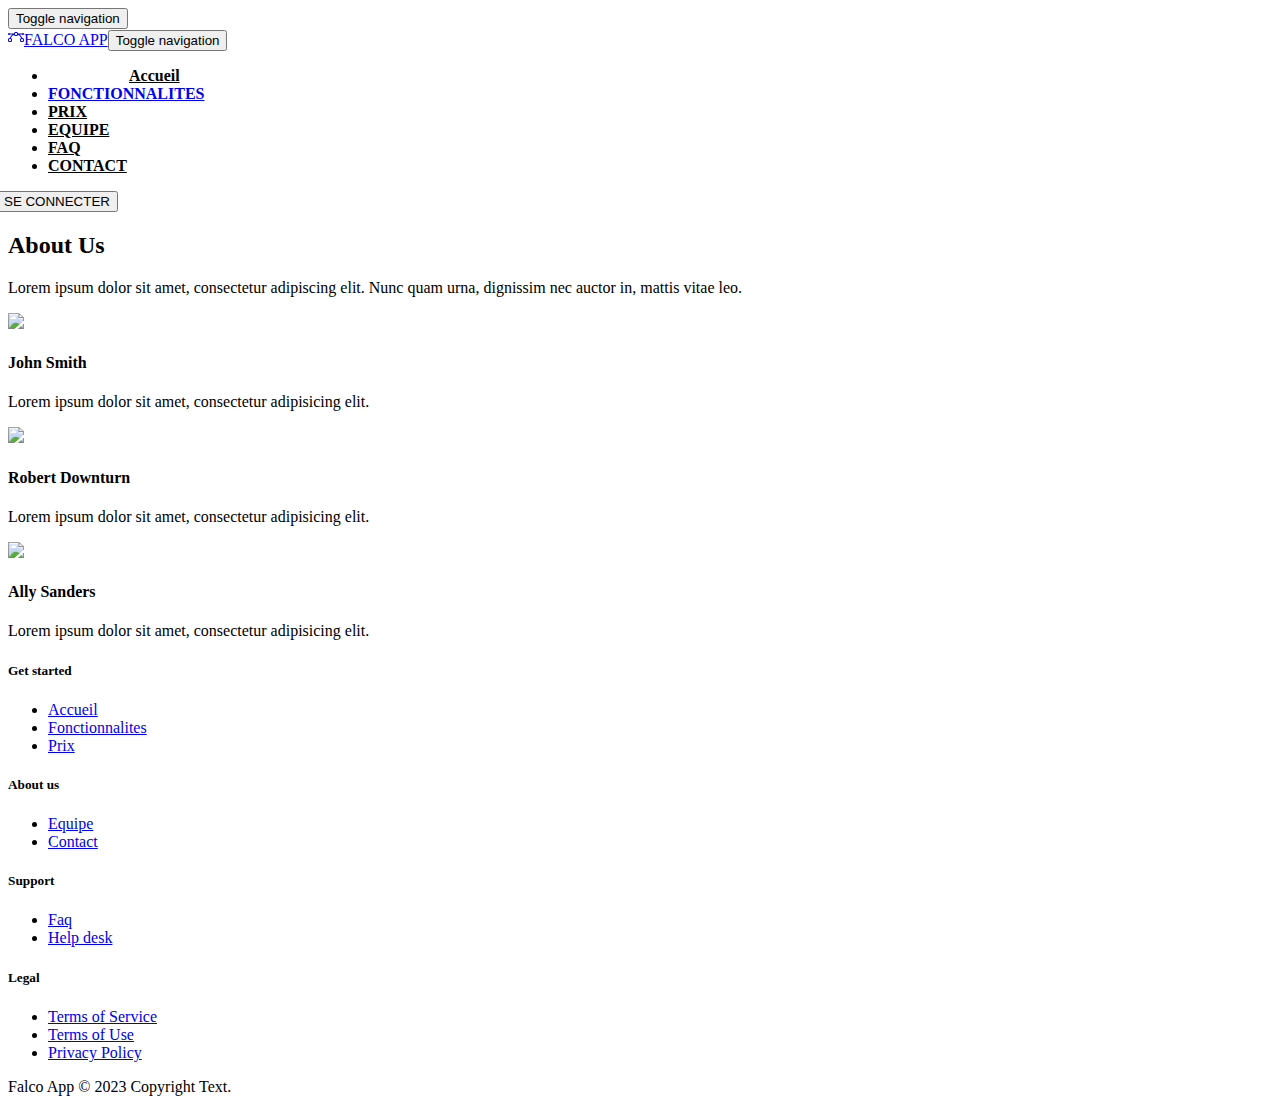
==== about-us.html @ 5d2f2d6b "first commit" ====
<!DOCTYPE html>
<html lang="en">

<head>
    <meta charset="utf-8">
    <meta name="viewport" content="width=device-width, initial-scale=1.0, shrink-to-fit=no">
    <title>About Us - Brand</title>
    <link rel="stylesheet" href="assets/bootstrap/css/bootstrap.min.css">
    <link rel="stylesheet" href="https://fonts.googleapis.com/css?family=Montserrat:400,400i,700,700i,600,600i&amp;display=swap">
    <link rel="stylesheet" href="assets/fonts/simple-line-icons.min.css">
    <link rel="stylesheet" href="assets/css/baguetteBox.min.css">
    <link rel="stylesheet" href="assets/css/Features-Image-icons.css">
    <link rel="stylesheet" href="assets/css/Features-Image-images.css">
    <link rel="stylesheet" href="assets/css/Pricing-Free-Paid-badges.css">
    <link rel="stylesheet" href="assets/css/vanilla-zoom.min.css">
</head>

<body>
    <nav class="navbar navbar-light navbar-expand-lg fixed-top bg-white clean-navbar">
        <div class="container"><button class="navbar-toggler" data-bs-toggle="collapse"><span class="visually-hidden">Toggle navigation</span><span class="navbar-toggler-icon"></span></button>
            <nav class="navbar navbar-light navbar-expand-md py-3">
                <div class="container"><a class="navbar-brand d-flex align-items-center" href="#"><span class="bs-icon-sm bs-icon-rounded bs-icon-primary d-flex justify-content-center align-items-center me-2 bs-icon"><svg xmlns="http://www.w3.org/2000/svg" width="1em" height="1em" fill="currentColor" viewBox="0 0 16 16" class="bi bi-bezier">
                                <path fill-rule="evenodd" d="M0 10.5A1.5 1.5 0 0 1 1.5 9h1A1.5 1.5 0 0 1 4 10.5v1A1.5 1.5 0 0 1 2.5 13h-1A1.5 1.5 0 0 1 0 11.5v-1zm1.5-.5a.5.5 0 0 0-.5.5v1a.5.5 0 0 0 .5.5h1a.5.5 0 0 0 .5-.5v-1a.5.5 0 0 0-.5-.5h-1zm10.5.5A1.5 1.5 0 0 1 13.5 9h1a1.5 1.5 0 0 1 1.5 1.5v1a1.5 1.5 0 0 1-1.5 1.5h-1a1.5 1.5 0 0 1-1.5-1.5v-1zm1.5-.5a.5.5 0 0 0-.5.5v1a.5.5 0 0 0 .5.5h1a.5.5 0 0 0 .5-.5v-1a.5.5 0 0 0-.5-.5h-1zM6 4.5A1.5 1.5 0 0 1 7.5 3h1A1.5 1.5 0 0 1 10 4.5v1A1.5 1.5 0 0 1 8.5 7h-1A1.5 1.5 0 0 1 6 5.5v-1zM7.5 4a.5.5 0 0 0-.5.5v1a.5.5 0 0 0 .5.5h1a.5.5 0 0 0 .5-.5v-1a.5.5 0 0 0-.5-.5h-1z"></path>
                                <path d="M6 4.5H1.866a1 1 0 1 0 0 1h2.668A6.517 6.517 0 0 0 1.814 9H2.5c.123 0 .244.015.358.043a5.517 5.517 0 0 1 3.185-3.185A1.503 1.503 0 0 1 6 5.5v-1zm3.957 1.358A1.5 1.5 0 0 0 10 5.5v-1h4.134a1 1 0 1 1 0 1h-2.668a6.517 6.517 0 0 1 2.72 3.5H13.5c-.123 0-.243.015-.358.043a5.517 5.517 0 0 0-3.185-3.185z"></path>
                            </svg></span><span>FALCO APP</span></a><button data-bs-toggle="collapse" class="navbar-toggler" data-bs-target="#navcol-3"><span class="visually-hidden">Toggle navigation</span><span class="navbar-toggler-icon"></span></button>
                    <div class="collapse navbar-collapse" id="navcol-3">
                        <ul class="navbar-nav mx-auto">
                            <li class="nav-item"><a class="nav-link active" href="#" style="margin-left: 81px;color: var(--bs-navbar-active-color);font-weight: bold;">Accueil</a></li>
                            <li class="nav-item"><a class="nav-link" href="#"><strong><span style="color: var(--bs-navbar-active-color);">FONCTIONNALITES</span></strong></a></li>
                            <li class="nav-item"><a class="nav-link" href="#" style="color: var(--bs-navbar-active-color);font-weight: bold;">PRIX</a></li>
                            <li class="nav-item"><a class="nav-link" href="#" style="color: var(--bs-navbar-active-color);font-weight: bold;">EQUIPE</a></li>
                            <li class="nav-item"><a class="nav-link" href="#" style="color: var(--bs-navbar-active-color);font-weight: bold;">FAQ</a></li>
                            <li class="nav-item"><a class="nav-link" href="#" style="color: var(--bs-navbar-active-color);font-weight: bold;">CONTACT</a></li>
                        </ul>
                    </div>
                </div>
            </nav><button class="btn btn-primary ms-auto" type="button" style="margin-left: -12px;">SE CONNECTER</button>
        </div>
    </nav>
    <main class="page">
        <section class="clean-block about-us">
            <div class="container">
                <div class="block-heading">
                    <h2 class="text-info">About Us</h2>
                    <p>Lorem ipsum dolor sit amet, consectetur adipiscing elit. Nunc quam urna, dignissim nec auctor in, mattis vitae leo.</p>
                </div>
                <div class="row justify-content-center">
                    <div class="col-sm-6 col-lg-4">
                        <div class="card text-center clean-card"><img class="card-img-top w-100 d-block" src="assets/img/avatars/avatar1.jpg">
                            <div class="card-body info">
                                <h4 class="card-title">John Smith</h4>
                                <p class="card-text">Lorem ipsum dolor sit amet, consectetur adipisicing elit.</p>
                                <div class="icons"><a href="#"><i class="icon-social-facebook"></i></a><a href="#"><i class="icon-social-instagram"></i></a><a href="#"><i class="icon-social-twitter"></i></a></div>
                            </div>
                        </div>
                    </div>
                    <div class="col-sm-6 col-lg-4">
                        <div class="card text-center clean-card"><img class="card-img-top w-100 d-block" src="assets/img/avatars/avatar2.jpg">
                            <div class="card-body info">
                                <h4 class="card-title">Robert Downturn</h4>
                                <p class="card-text">Lorem ipsum dolor sit amet, consectetur adipisicing elit.</p>
                                <div class="icons"><a href="#"><i class="icon-social-facebook"></i></a><a href="#"><i class="icon-social-instagram"></i></a><a href="#"><i class="icon-social-twitter"></i></a></div>
                            </div>
                        </div>
                    </div>
                    <div class="col-sm-6 col-lg-4">
                        <div class="card text-center clean-card"><img class="card-img-top w-100 d-block" src="assets/img/avatars/avatar3.jpg">
                            <div class="card-body info">
                                <h4 class="card-title">Ally Sanders</h4>
                                <p class="card-text">Lorem ipsum dolor sit amet, consectetur adipisicing elit.</p>
                                <div class="icons"><a href="#"><i class="icon-social-facebook"></i></a><a href="#"><i class="icon-social-instagram"></i></a><a href="#"><i class="icon-social-twitter"></i></a></div>
                            </div>
                        </div>
                    </div>
                </div>
            </div>
        </section>
    </main>
    <footer class="page-footer dark">
        <div class="container">
            <div class="row">
                <div class="col-sm-3">
                    <h5>Get started</h5>
                    <ul>
                        <li><a href="#">Accueil</a></li>
                        <li><a href="#">Fonctionnalites</a></li>
                        <li><a href="#">Prix</a></li>
                    </ul>
                </div>
                <div class="col-sm-3">
                    <h5>About us</h5>
                    <ul>
                        <li><a href="#">Equipe</a></li>
                        <li><a href="#">Contact</a></li>
                    </ul>
                </div>
                <div class="col-sm-3">
                    <h5>Support</h5>
                    <ul>
                        <li><a href="#">Faq</a></li>
                        <li><a href="#">Help desk</a></li>
                    </ul>
                </div>
                <div class="col-sm-3">
                    <h5>Legal</h5>
                    <ul>
                        <li><a href="#">Terms of Service</a></li>
                        <li><a href="#">Terms of Use</a></li>
                        <li><a href="#">Privacy Policy</a></li>
                    </ul>
                </div>
            </div>
        </div>
        <div class="footer-copyright">
            <p>Falco App © 2023 Copyright Text.</p>
        </div>
    </footer>
    <script src="assets/bootstrap/js/bootstrap.min.js"></script>
    <script src="assets/js/bs-init.js"></script>
    <script src="assets/js/baguetteBox.min.js"></script>
    <script src="assets/js/vanilla-zoom.js"></script>
    <script src="assets/js/theme.js"></script>
</body>

</html>
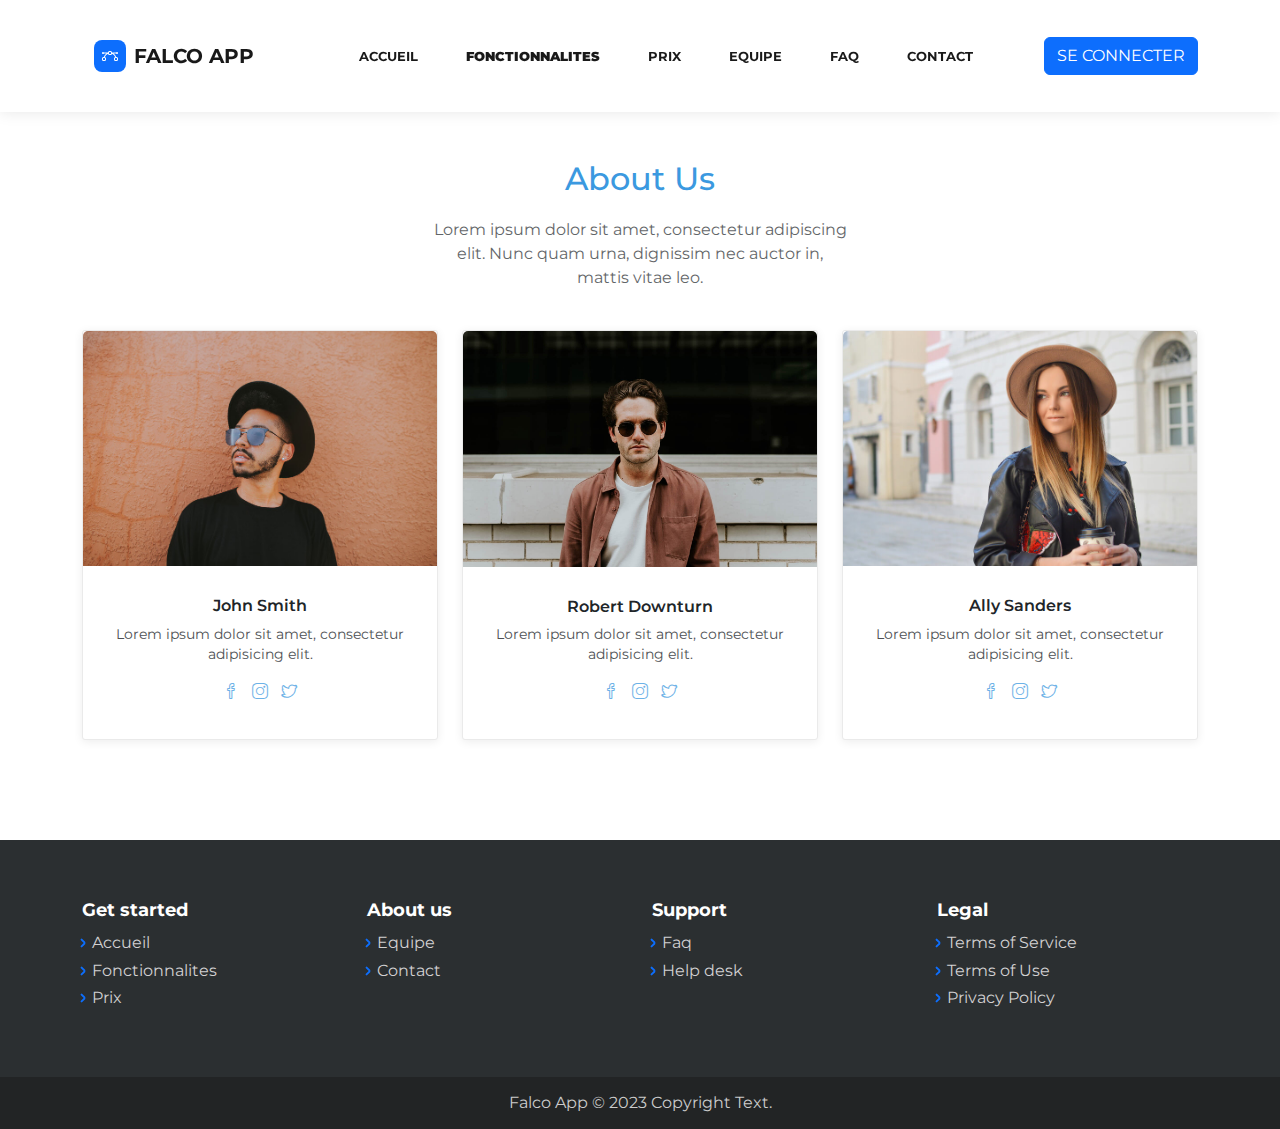
==== commit d7867d2c: "commit 2" ====
--- a/about-us.html
+++ b/about-us.html
@@ -8,6 +8,7 @@
     <link rel="stylesheet" href="assets/bootstrap/css/bootstrap.min.css">
     <link rel="stylesheet" href="https://fonts.googleapis.com/css?family=Montserrat:400,400i,700,700i,600,600i&amp;display=swap">
     <link rel="stylesheet" href="assets/fonts/simple-line-icons.min.css">
+    <link rel="stylesheet" href="assets/css/animate.min.css">
     <link rel="stylesheet" href="assets/css/baguetteBox.min.css">
     <link rel="stylesheet" href="assets/css/Features-Image-icons.css">
     <link rel="stylesheet" href="assets/css/Features-Image-images.css">
@@ -19,10 +20,10 @@
     <nav class="navbar navbar-light navbar-expand-lg fixed-top bg-white clean-navbar">
         <div class="container"><button class="navbar-toggler" data-bs-toggle="collapse"><span class="visually-hidden">Toggle navigation</span><span class="navbar-toggler-icon"></span></button>
             <nav class="navbar navbar-light navbar-expand-md py-3">
-                <div class="container"><a class="navbar-brand d-flex align-items-center" href="#"><span class="bs-icon-sm bs-icon-rounded bs-icon-primary d-flex justify-content-center align-items-center me-2 bs-icon"><svg xmlns="http://www.w3.org/2000/svg" width="1em" height="1em" fill="currentColor" viewBox="0 0 16 16" class="bi bi-bezier">
+                <div class="container"><a class="navbar-brand d-flex align-items-center" href="#"><span class="bs-icon-sm bs-icon-rounded bs-icon-primary d-flex justify-content-center align-items-center me-2 bs-icon" data-bss-hover-animate="jello"><svg xmlns="http://www.w3.org/2000/svg" width="1em" height="1em" fill="currentColor" viewBox="0 0 16 16" class="bi bi-bezier" data-bss-hover-animate="jello">
                                 <path fill-rule="evenodd" d="M0 10.5A1.5 1.5 0 0 1 1.5 9h1A1.5 1.5 0 0 1 4 10.5v1A1.5 1.5 0 0 1 2.5 13h-1A1.5 1.5 0 0 1 0 11.5v-1zm1.5-.5a.5.5 0 0 0-.5.5v1a.5.5 0 0 0 .5.5h1a.5.5 0 0 0 .5-.5v-1a.5.5 0 0 0-.5-.5h-1zm10.5.5A1.5 1.5 0 0 1 13.5 9h1a1.5 1.5 0 0 1 1.5 1.5v1a1.5 1.5 0 0 1-1.5 1.5h-1a1.5 1.5 0 0 1-1.5-1.5v-1zm1.5-.5a.5.5 0 0 0-.5.5v1a.5.5 0 0 0 .5.5h1a.5.5 0 0 0 .5-.5v-1a.5.5 0 0 0-.5-.5h-1zM6 4.5A1.5 1.5 0 0 1 7.5 3h1A1.5 1.5 0 0 1 10 4.5v1A1.5 1.5 0 0 1 8.5 7h-1A1.5 1.5 0 0 1 6 5.5v-1zM7.5 4a.5.5 0 0 0-.5.5v1a.5.5 0 0 0 .5.5h1a.5.5 0 0 0 .5-.5v-1a.5.5 0 0 0-.5-.5h-1z"></path>
                                 <path d="M6 4.5H1.866a1 1 0 1 0 0 1h2.668A6.517 6.517 0 0 0 1.814 9H2.5c.123 0 .244.015.358.043a5.517 5.517 0 0 1 3.185-3.185A1.503 1.503 0 0 1 6 5.5v-1zm3.957 1.358A1.5 1.5 0 0 0 10 5.5v-1h4.134a1 1 0 1 1 0 1h-2.668a6.517 6.517 0 0 1 2.72 3.5H13.5c-.123 0-.243.015-.358.043a5.517 5.517 0 0 0-3.185-3.185z"></path>
-                            </svg></span><span>FALCO APP</span></a><button data-bs-toggle="collapse" class="navbar-toggler" data-bs-target="#navcol-3"><span class="visually-hidden">Toggle navigation</span><span class="navbar-toggler-icon"></span></button>
+                            </svg></span><span data-bss-hover-animate="jello" style="font-weight: bold;">FALCO APP</span></a><button data-bs-toggle="collapse" class="navbar-toggler" data-bs-target="#navcol-3"><span class="visually-hidden">Toggle navigation</span><span class="navbar-toggler-icon"></span></button>
                     <div class="collapse navbar-collapse" id="navcol-3">
                         <ul class="navbar-nav mx-auto">
                             <li class="nav-item"><a class="nav-link active" href="#" style="margin-left: 81px;color: var(--bs-navbar-active-color);font-weight: bold;">Accueil</a></li>
@@ -34,7 +35,7 @@
                         </ul>
                     </div>
                 </div>
-            </nav><button class="btn btn-primary ms-auto" type="button" style="margin-left: -12px;">SE CONNECTER</button>
+            </nav><a class="btn btn-primary ms-auto" role="button" style="margin-left: -12px;" href="login.html">SE CONNECTER</a>
         </div>
     </nav>
     <main class="page">
--- a/assets/css/baguetteBox.min.css
+++ b/assets/css/baguetteBox.min.css
@@ -0,0 +1,200 @@
+/* !
+ * baguetteBox.js
+ * @author  feimosi
+ * @version 1.11.1
+ * @url https://github.com/feimosi/baguetteBox.js */
+
+#baguetteBox-overlay {
+  display: none;
+  opacity: 0;
+  position: fixed;
+  overflow: hidden;
+  top: 0;
+  left: 0;
+  width: 100%;
+  height: 100%;
+  z-index: 1000000;
+  background-color: #222;
+  background-color: rgba(0,0,0,.8);
+  transition: opacity .5s ease;
+}
+
+#baguetteBox-overlay.visible {
+  opacity: 1;
+}
+
+#baguetteBox-overlay .full-image {
+  display: inline-block;
+  position: relative;
+  width: 100%;
+  height: 100%;
+  text-align: center;
+}
+
+#baguetteBox-overlay .full-image figure {
+  display: inline;
+  margin: 0;
+  height: 100%;
+}
+
+#baguetteBox-overlay .full-image img {
+  display: inline-block;
+  width: auto;
+  height: auto;
+  max-height: 100%;
+  max-width: 100%;
+  vertical-align: middle;
+  -moz-box-shadow: 0 0 8px rgba(0,0,0,.6);
+  box-shadow: 0 0 8px rgba(0,0,0,.6);
+}
+
+#baguetteBox-overlay .full-image figcaption {
+  display: block;
+  position: absolute;
+  bottom: 0;
+  width: 100%;
+  text-align: center;
+  line-height: 1.8;
+  white-space: normal;
+  color: #ccc;
+  background-color: #000;
+  background-color: rgba(0,0,0,.6);
+  font-family: sans-serif;
+}
+
+#baguetteBox-overlay .full-image:before {
+  content: "";
+  display: inline-block;
+  height: 50%;
+  width: 1px;
+  margin-right: -1px;
+}
+
+#baguetteBox-slider {
+  position: absolute;
+  left: 0;
+  top: 0;
+  height: 100%;
+  width: 100%;
+  white-space: nowrap;
+  transition: left .4s ease,-webkit-transform .4s ease;
+  transition: left .4s ease,transform .4s ease;
+  transition: left .4s ease,transform .4s ease,-webkit-transform .4s ease,-moz-transform .4s ease;
+}
+
+#baguetteBox-slider.bounce-from-right {
+  animation: bounceFromRight .4s ease-out;
+}
+
+#baguetteBox-slider.bounce-from-left {
+  animation: bounceFromLeft .4s ease-out;
+}
+
+@keyframes bounceFromRight {
+  0%, 100% {
+    margin-left: 0;
+  }
+  50% {
+    margin-left: -30px;
+  }
+}
+
+@keyframes bounceFromLeft {
+  0%, 100% {
+    margin-left: 0;
+  }
+  50% {
+    margin-left: 30px;
+  }
+}
+
+.baguetteBox-button#next-button, .baguetteBox-button#previous-button {
+  top: 50%;
+  top: calc(50% - 30px);
+  width: 44px;
+  height: 60px;
+}
+
+.baguetteBox-button {
+  position: absolute;
+  cursor: pointer;
+  outline: 0;
+  padding: 0;
+  margin: 0;
+  border: 0;
+  -moz-border-radius: 15%;
+  border-radius: 15%;
+  background-color: #323232;
+  background-color: rgba(50,50,50,.5);
+  color: #ddd;
+  font: 1.6em sans-serif;
+  transition: background-color .4s ease;
+}
+
+.baguetteBox-button:focus, .baguetteBox-button:hover {
+  background-color: rgba(50,50,50,.9);
+}
+
+.baguetteBox-button#next-button {
+  right: 2%;
+}
+
+.baguetteBox-button#previous-button {
+  left: 2%;
+}
+
+.baguetteBox-button#close-button {
+  top: 20px;
+  right: 2%;
+  right: calc(2% + 6px);
+  width: 30px;
+  height: 30px;
+}
+
+.baguetteBox-button svg {
+  position: absolute;
+  left: 0;
+  top: 0;
+}
+
+.baguetteBox-spinner {
+  width: 40px;
+  height: 40px;
+  display: inline-block;
+  position: absolute;
+  top: 50%;
+  left: 50%;
+  margin-top: -20px;
+  margin-left: -20px;
+}
+
+.baguetteBox-double-bounce1, .baguetteBox-double-bounce2 {
+  width: 100%;
+  height: 100%;
+  -moz-border-radius: 50%;
+  border-radius: 50%;
+  background-color: #fff;
+  opacity: .6;
+  position: absolute;
+  top: 0;
+  left: 0;
+  animation: bounce 2s infinite ease-in-out;
+}
+
+.baguetteBox-double-bounce2 {
+  animation-delay: -1s;
+}
+
+@keyframes bounce {
+  0%, 100% {
+    -webkit-transform: scale(0);
+    -moz-transform: scale(0);
+    transform: scale(0);
+  }
+  50% {
+    -webkit-transform: scale(1);
+    -moz-transform: scale(1);
+    transform: scale(1);
+  }
+}
+
--- a/assets/css/Features-Image-icons.css
+++ b/assets/css/Features-Image-icons.css
@@ -0,0 +1,57 @@
+.bs-icon {
+  --bs-icon-size: .75rem;
+  display: flex;
+  flex-shrink: 0;
+  justify-content: center;
+  align-items: center;
+  font-size: var(--bs-icon-size);
+  width: calc(var(--bs-icon-size) * 2);
+  height: calc(var(--bs-icon-size) * 2);
+  color: var(--bs-primary);
+}
+
+.bs-icon-xs {
+  --bs-icon-size: 1rem;
+  width: calc(var(--bs-icon-size) * 1.5);
+  height: calc(var(--bs-icon-size) * 1.5);
+}
+
+.bs-icon-sm {
+  --bs-icon-size: 1rem;
+}
+
+.bs-icon-md {
+  --bs-icon-size: 1.5rem;
+}
+
+.bs-icon-lg {
+  --bs-icon-size: 2rem;
+}
+
+.bs-icon-xl {
+  --bs-icon-size: 2.5rem;
+}
+
+.bs-icon.bs-icon-primary {
+  color: var(--bs-white);
+  background: var(--bs-primary);
+}
+
+.bs-icon.bs-icon-primary-light {
+  color: var(--bs-primary);
+  background: rgba(var(--bs-primary-rgb), .2);
+}
+
+.bs-icon.bs-icon-semi-white {
+  color: var(--bs-primary);
+  background: rgba(255, 255, 255, .5);
+}
+
+.bs-icon.bs-icon-rounded {
+  border-radius: .5rem;
+}
+
+.bs-icon.bs-icon-circle {
+  border-radius: 50%;
+}
+
--- a/assets/css/Features-Image-images.css
+++ b/assets/css/Features-Image-images.css
@@ -0,0 +1,4 @@
+.fit-cover {
+  object-fit: cover;
+}
+
--- a/assets/css/Pricing-Free-Paid-badges.css
+++ b/assets/css/Pricing-Free-Paid-badges.css
@@ -0,0 +1,14 @@
+.bg-white-300 {
+  background: rgba(255, 255, 255, 0.3) !important;
+}
+
+.rounded-bottom-left {
+  border-radius: 0;
+  border-bottom-left-radius: .25rem!important;
+}
+
+.rounded-bottom-right {
+  border-radius: 0;
+  border-bottom-right-radius: .25rem!important;
+}
+
--- a/assets/css/vanilla-zoom.min.css
+++ b/assets/css/vanilla-zoom.min.css
@@ -0,0 +1,34 @@
+.vanilla-zoom {
+  width: 100%;
+}
+
+.vanilla-zoom .sidebar {
+  width: 100%;
+  display: flex;
+}
+
+.vanilla-zoom .sidebar img.small-preview {
+  width: 60px;
+  margin-right: 5px;
+  cursor: pointer;
+  opacity: .5;
+}
+
+.vanilla-zoom .sidebar img.small-preview.active, .vanilla-zoom .sidebar img.small-preview:hover {
+  opacity: 1;
+}
+
+.vanilla-zoom .sidebar img.small-preview:last-child {
+  margin-right: 0;
+}
+
+.vanilla-zoom .zoomed-image {
+  width: 100%;
+  height: 300px;
+  flex: 1;
+  background-repeat: no-repeat;
+  background-position: left center;
+  background-size: contain;
+  margin-bottom: 5px;
+}
+
